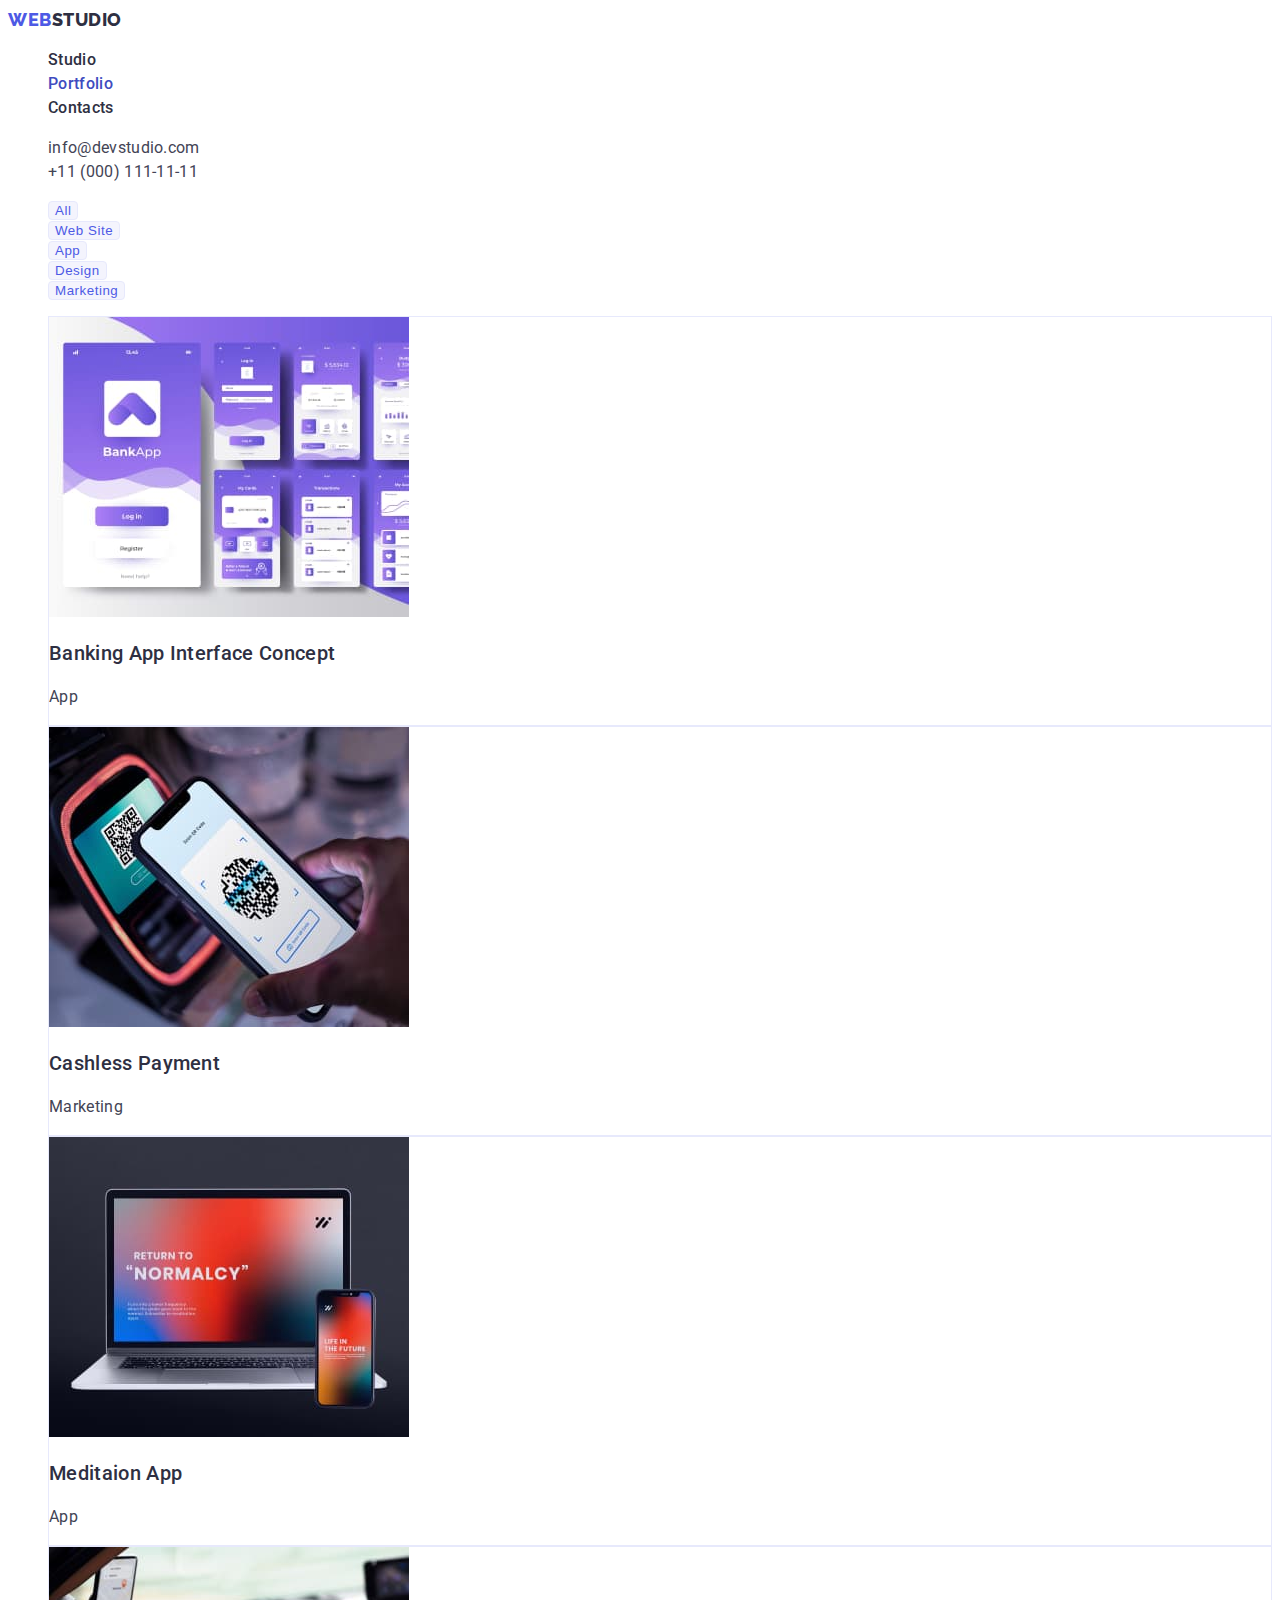
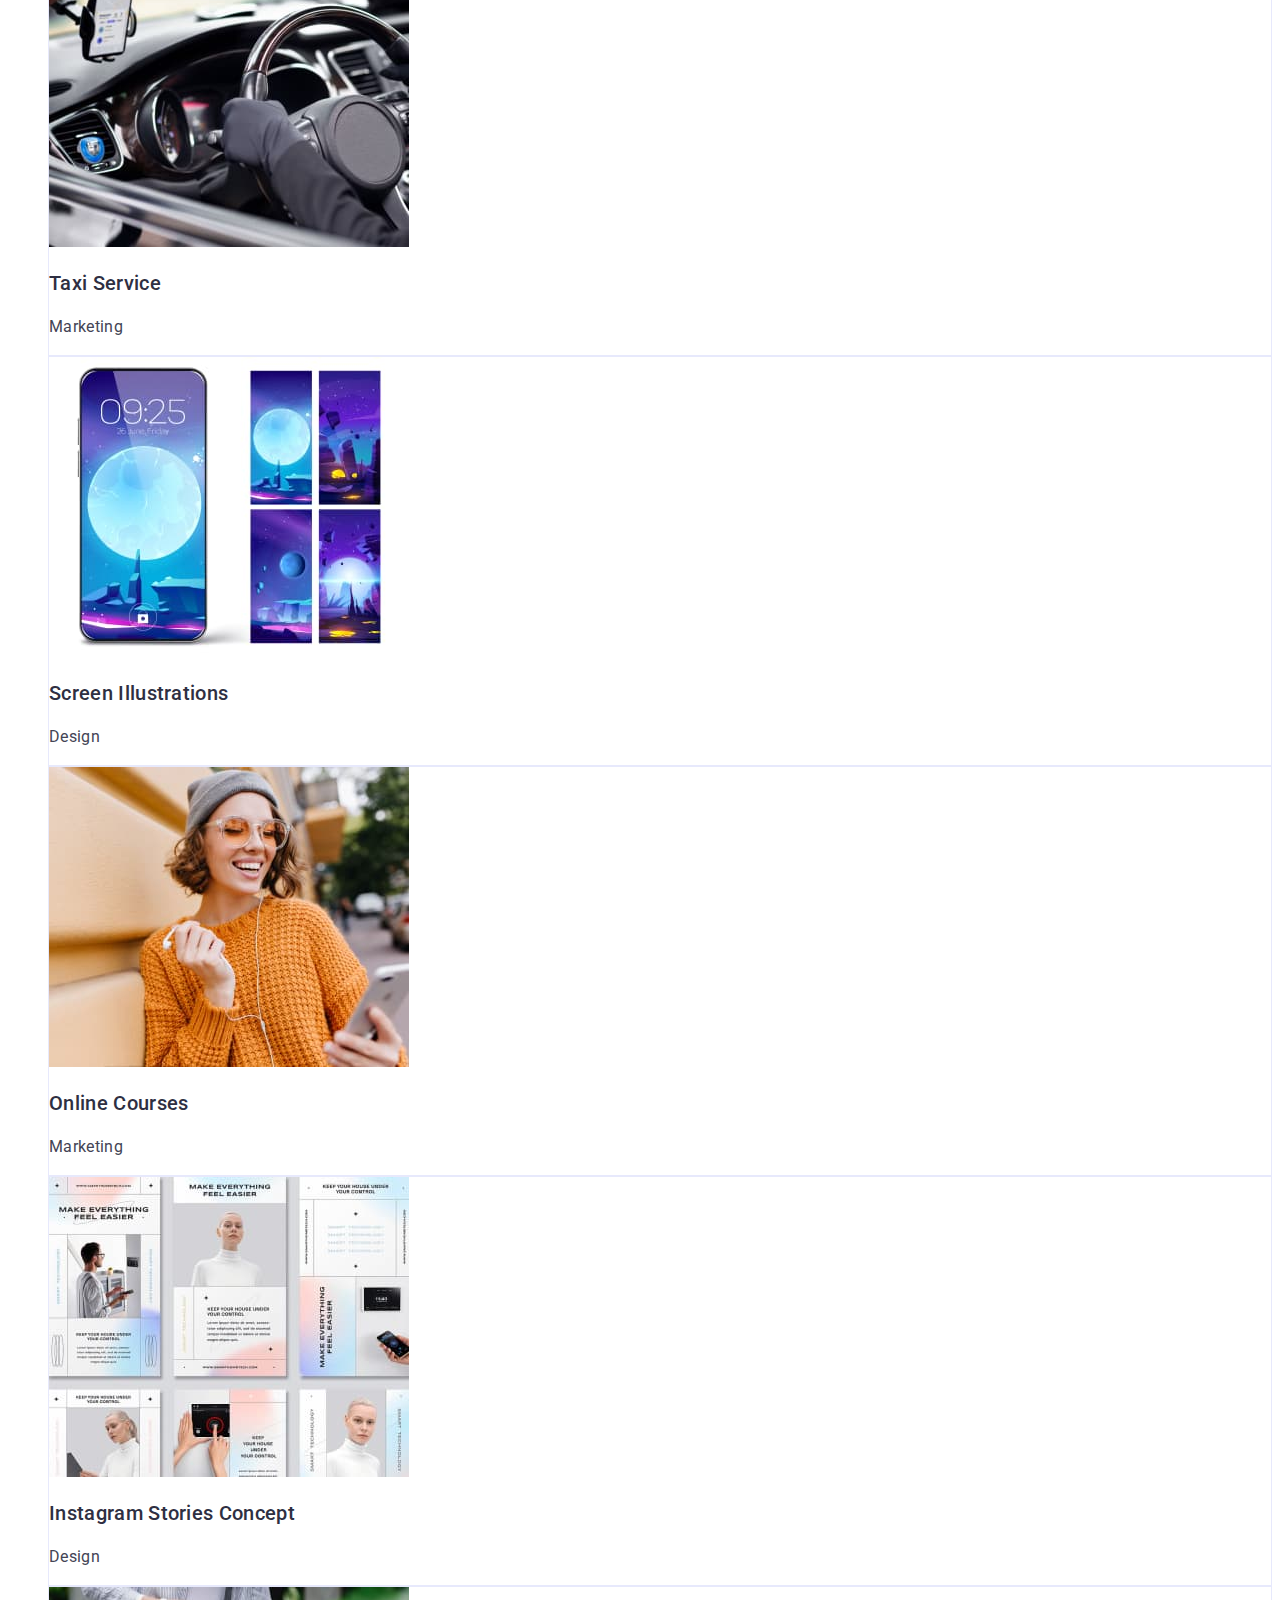
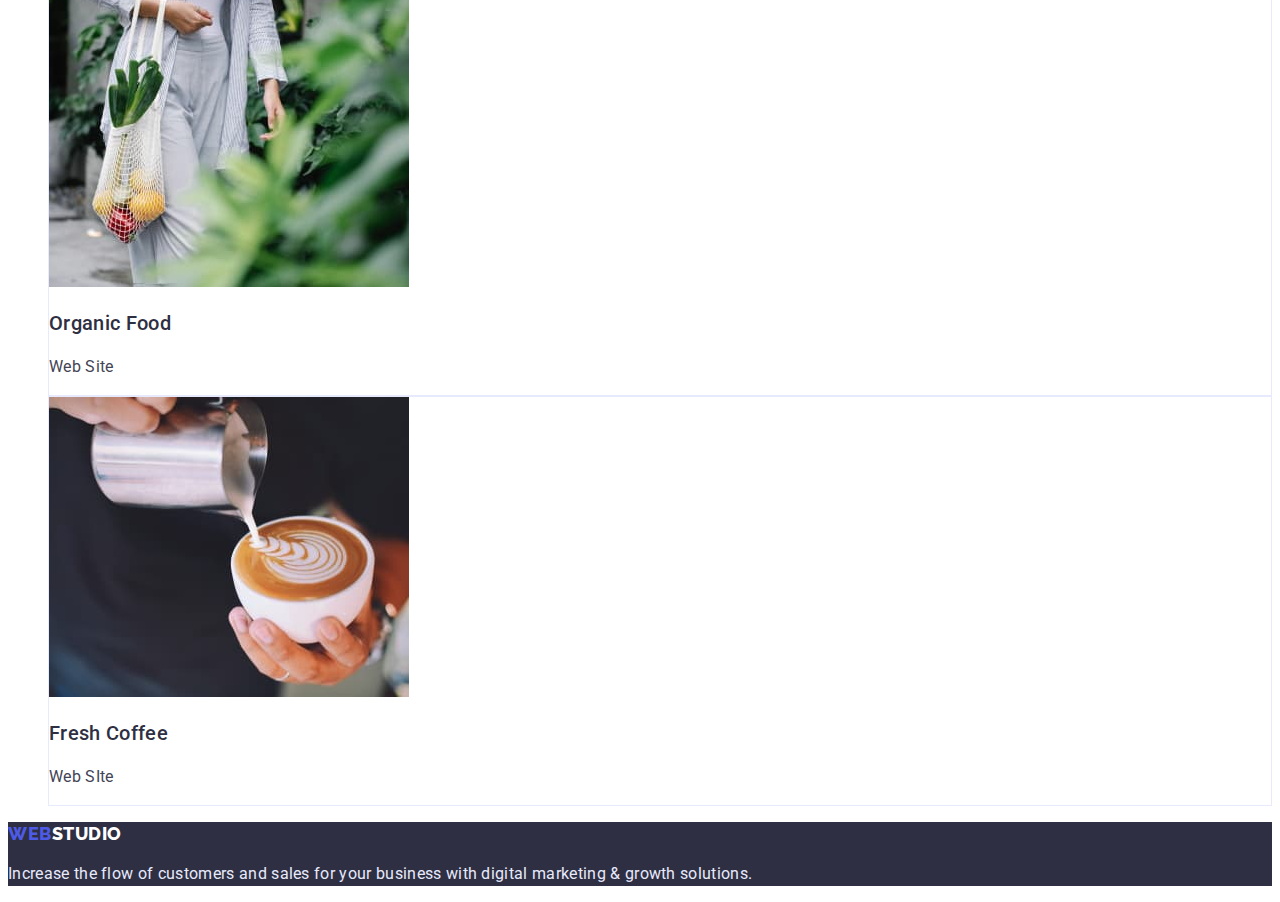
==== portfolio.html @ 8104d4af "Add files via upload" ====
<!-- portfolio header -->
<!DOCTYPE html>
<html lang="en">

<head>
    <meta charset="UTF-8">
    <meta http-equiv="X-UA-Compatible" content="IE=edge">
    <meta name="viewport" content="width=device-width, initial-scale=1.0">
    <title>WebStudio</title>
    <link rel="stylesheet" href="./css/styles.css">
    <link rel="preconnect" href="https://fonts.googleapis.com">
    <link rel="preconnect" href="https://fonts.gstatic.com" crossorigin>
    <link href="https://fonts.googleapis.com/css2?family=Raleway:wght@800&family=Roboto:wght@400;500;700;900&display=swap"
        rel="stylesheet">
</head>
<body class="alert">
    <header>
        <a class="logo" href="./index.html">Web<span class="logo-studio">Studio</span></a>
        <nav>
            <ul class="nav-list">
                <li><a class="nav-items" href="./index.html">Studio</a></li>
                <li><a class="nav-items-active" href="./portfolio.html">Portfolio</a></li>
                <li><a class="nav-items" href="">Contacts</a></li>
            </ul>
        </nav>
        <address>
            <ul class="adress-list">
                <li><a class="adress-items" href="mailto:info@devstudio.com">info@devstudio.com</a></li>
                <li><a class="adress-items" href="tel:+110001111111">+11 (000) 111-11-11</a></li>
            </ul>
        </address>
    </header>
    <!-- filter -->
    <section>
        <ul class="filter-list">
            <li><button class="filter-btn" type="button">All</button></li>
            <li><button class="filter-btn" type="button">Web Site</button></li>
            <li><button class="filter-btn" type="button">App</button></li>
            <li><button class="filter-btn" type="button">Design</button></li>
            <li><button class="filter-btn" type="button">Marketing</button></li>
        </ul>
        <ul class="row-list">
            <li class="row-items">
                <img src="./images/row1/img2.jpg" alt="banking app interface concept" width="360" height="300">
                <h3 class="row-subtitle">Banking App Interface Concept</h3>
                <p class="row-text">App</p>
            </li>
            <li class="row-items">
                <img src="./images/row1/img1.jpg" alt="cashless payment" width="360" height="300">
                <h3 class="row-subtitle">Cashless Payment</h3>
                <p class="row-text">Marketing</p>
            </li>
            <li class="row-items">
                <img src="./images/row1/img.jpg" alt="meditaion app" width="360" height="300">
                <h3 class="row-subtitle">Meditaion App</h3>
                <p class="row-text">App</p>
            </li>
            <li class="row-items">
                <img src="./images/row2/img-2.jpg" alt="taxi service" width="360" height="300">
                <h3 class="row-subtitle">Taxi Service</h3>
                <p class="row-text">Marketing</p>
            </li>
            <li class="row-items">
                <img src="./images/row2/img-1.jpg" alt="screen illustrations" width="360" height="300">
                <h3 class="row-subtitle">Screen Illustrations</h3>
                <p class="row-text">Design</p>
            </li>
            <li class="row-items">
                <img src="./images/row2/img.jpg" alt="online courses" width="360" height="300">
                <h3 class="row-subtitle">Online Courses</h3>
                <p class="row-text">Marketing</p>
            </li>
            <li class="row-items">
                <img src="./images/row3/img-2.jpg" alt="instagram stories concept" width="360" height="300">
                <h3 class="row-subtitle">Instagram Stories Concept</h3>
                <p class="row-text">Design</p>
            </li>
            <li class="row-items">
                <img src="./images/row3/img-1.jpg" alt="organic food" width="360" height="300">
                <h3 class="row-subtitle">Organic Food</h3>
                <p class="row-text">Web Site</p>
            </li>
            <li class="row-items">
                <img src="./images/row3/img.jpg" alt="fresh coffee" width="360" height="300">
                <h3 class="row-subtitle">Fresh Coffee</h3>
                <p class="row-text">Web SIte</p>
            </li>
        </ul>
    </section>
    <footer class="ftr">
        <a class="ftr-logo" href="./index.html">Web<span class="ftr-logo-studio">Studio</span></a>
        <p class="ftr-text">Increase the flow of customers and sales for your business with digital marketing & growth
            solutions.</p>
    </footer>
</body>
---- css/styles.css ----
:root{
    --primary-brand: #4D5AE5;
    --pressed-state: #404BBF;
    --dark: #2E2F42;
    --success: #31D0AA;
    --text: #434455;
    --subtle-text: #8E8F99;
    --accent:#E7E9FC;
    --light: #F4F4FD;
    --modal-overlay: #2E2F42;
    --hero-background: #2E2F42;
    --white: #ffffff;
}
body {
    background-color: var(--background);
    font-family: 'Roboto', sans-serif;
    letter-spacing: 0.02em;
    color: var(--dark)
}
ul {
    list-style-type: none;
}
a {
    text-decoration: none;
}
/* main header */
.logo {
    font-family: 'Raleway', sans-serif;
    font-size: 18px;
    line-height: calc(24/18);
    font-weight: 800;
    letter-spacing: 0.03em;
    text-transform: uppercase;
    color: var(--primary-brand);
}
.logo-studio {
    color: var(--dark);
}
.nav-list {
    line-height: calc(24/16);
    font-weight: 500;
}
.nav-items {
    color: var(--dark);
}
.nav-items-active {
    color: var(--pressed-state);
}
.nav-items-active:hover {
    color: var(--pressed-state);
}
.nav-items-active:focus {
    color: var(--pressed-state);
}

.nav-items:hover{
    color: var(--pressed-state);
}
.nav-items:focus {
    color: var(--pressed-state);
}
.adress-list {
    font-style: normal;
    line-height: calc(24/16);
}
.adress-items {
    color: var(--text);
}
.adress-items:hover {
    color: var(--pressed-state);
}
.adress-items:focus {
    color: var(--pressed-state);
}
/* hero image */
.hero-img {
    background-color: var(--hero-background);
}
.hero-title {
    color: var(--white);
    font-size: 56px;
    line-height: calc(60/50);
    font-weight: 700;
}
.hero-button {
    background: var(--primary-brand);
    color: var(--white);
    box-shadow: 0px 4px 4px rgba(0, 0, 0, 0.15);
    border-radius: 4px;
    cursor: pointer;
}
.hero-button:hover {
    background: var(--pressed-state);
}
.hero-button:active {
    background-color: var(--pressed-state);
}
.sct-subtitle {
    font-weight: 500;
    font-size: 20px;
    line-height: calc(24/20);
}
.sct-text { 
    line-height: calc(24/16);
    color: var(--text);
}
.sct-title {
    font-size: 36px;
    line-height: calc(40/36);
    text-align: center;
    text-transform: capitalize;
}
.sct-team {
    background: var(--light);
}
.sct-list {
    background: var(--white);
    box-shadow: 0px 1px 6px rgba(46, 47, 66, 0.08), 0px 1px 1px rgba(46, 47, 66, 0.16), 0px 2px 1px rgba(46, 47, 66, 0.08);
    border-radius: 0px 0px 4px 4px;
}
/* footer */
.ftr {
    background: var(--hero-background);
}
.ftr-logo {
    font-family: 'Raleway', sans-serif;
    font-size: 18px;
    line-height: calc(24/18);
    font-weight: 800;
    letter-spacing: 0.03em;
    text-transform: uppercase;
    color: var(--primary-brand);
}
.ftr-logo-studio {
    color: var(--white);
}
.ftr-text {
    line-height: calc(24/16);
    color: var(--accent);
    }




/* PORTFOLIO */
/* filter */
.filter-btn {
    background: var(--light);
    border: 1px solid var(--accent);
    border-radius: 4px;
    letter-spacing: 0.04em;
    color: var(--primary-brand);
    cursor: pointer;
}
.filter-btn:hover {
    background: var(--pressed-state);
    color: var(--white);
}
.filter-btn:focus {
    background: var(--pressed-state);
    color: var(--white);
}

.row-items {
    background: var(--white);
    border: 1px solid var(--accent);
}

.row-subtitle {
    font-weight: 500;
    font-size: 20px;
    line-height: calc(24/20);
}

.row-text {
    line-height: calc(24/16);
    color: var(--text);
}
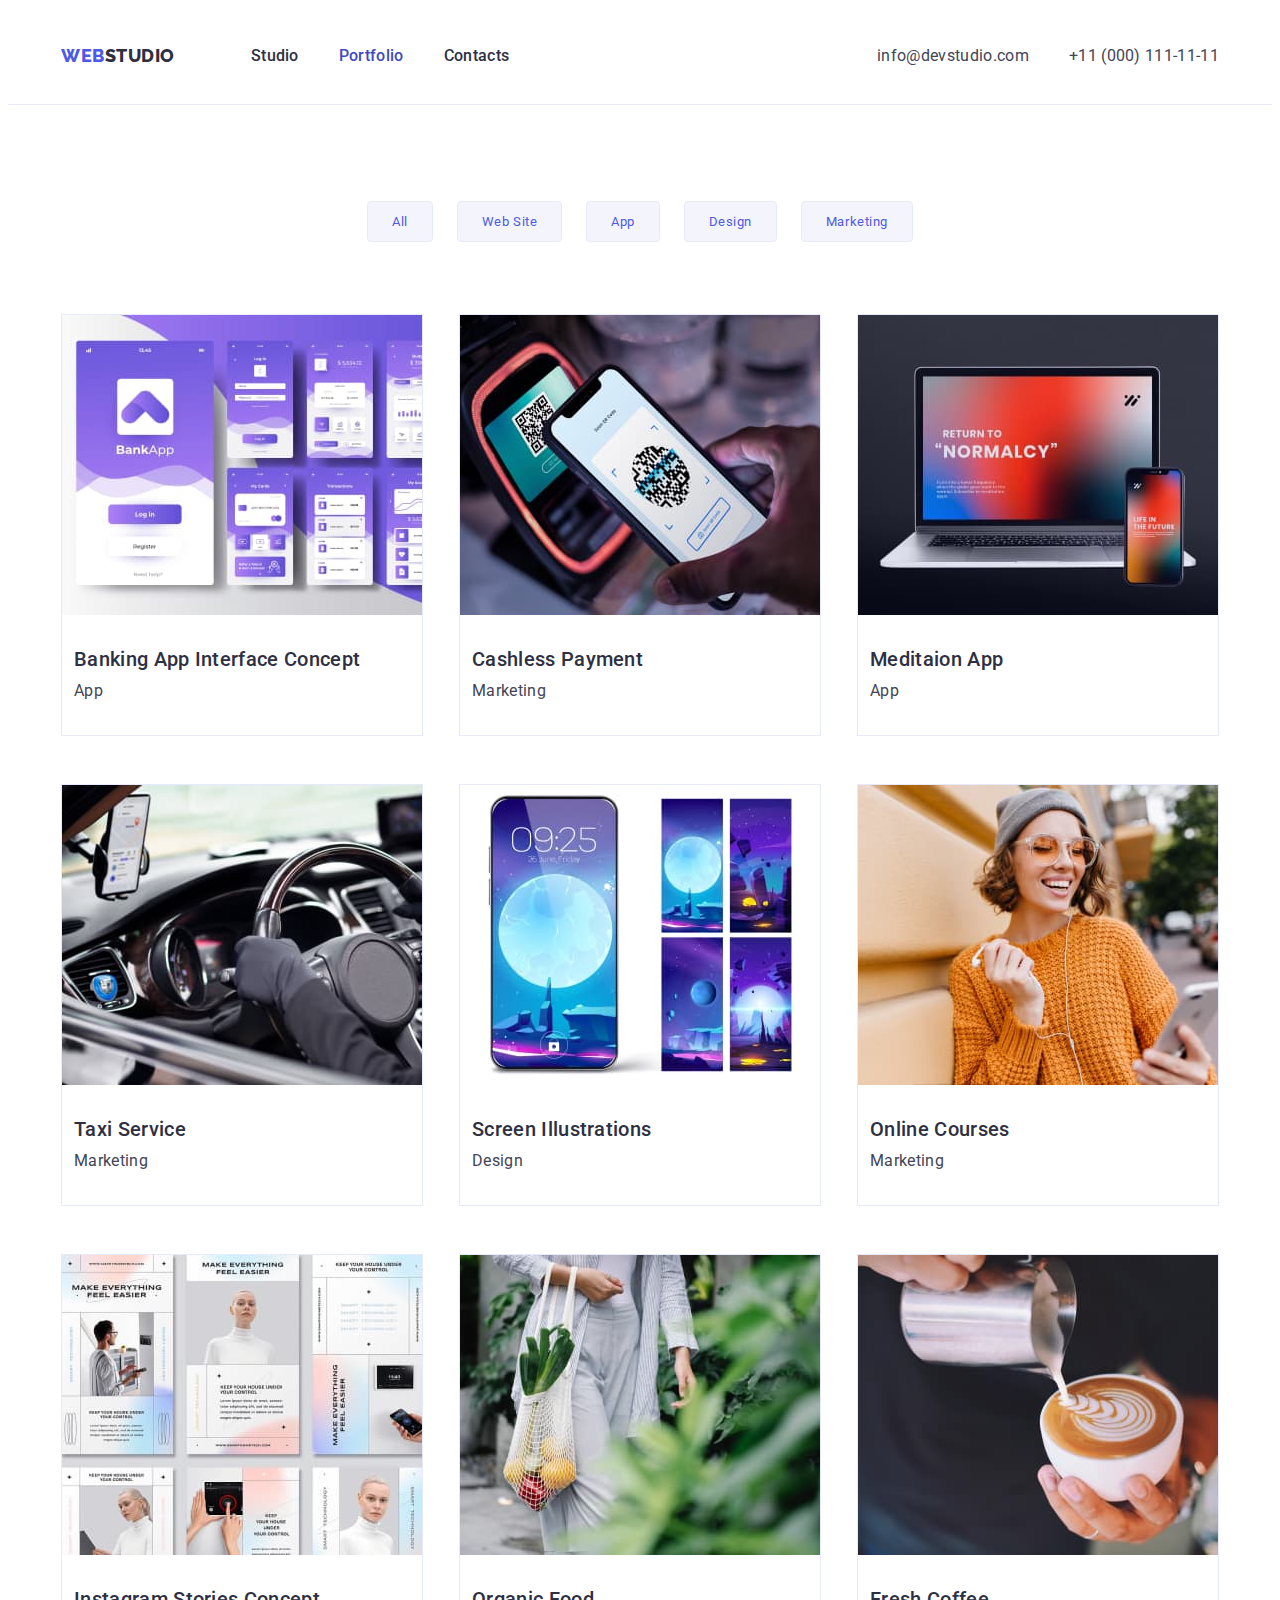
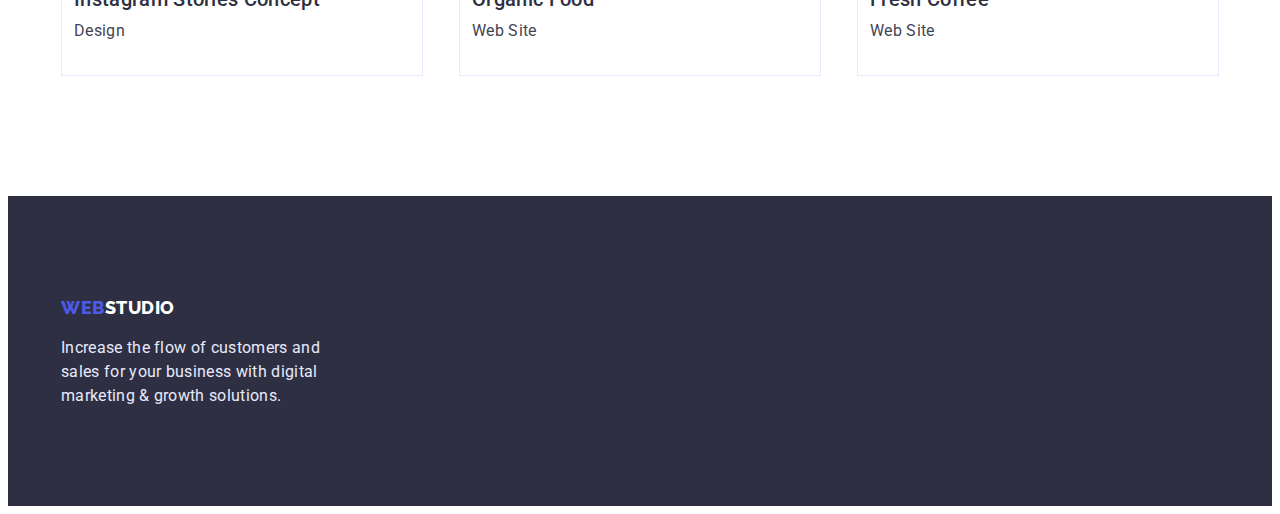
==== commit 7eaf05f3: "Add files via upload" ====
--- a/portfolio.html
+++ b/portfolio.html
@@ -7,6 +7,7 @@
     <meta http-equiv="X-UA-Compatible" content="IE=edge">
     <meta name="viewport" content="width=device-width, initial-scale=1.0">
     <title>WebStudio</title>
+    <link rel="stylesheet" href="node_modules/modern-normalize/modern-normalize.css">
     <link rel="stylesheet" href="./css/styles.css">
     <link rel="preconnect" href="https://fonts.googleapis.com">
     <link rel="preconnect" href="https://fonts.gstatic.com" crossorigin>
@@ -14,82 +15,90 @@
         rel="stylesheet">
 </head>
 <body class="alert">
-    <header>
-        <a class="logo" href="./index.html">Web<span class="logo-studio">Studio</span></a>
-        <nav>
-            <ul class="nav-list">
-                <li><a class="nav-items" href="./index.html">Studio</a></li>
-                <li><a class="nav-items-active" href="./portfolio.html">Portfolio</a></li>
-                <li><a class="nav-items" href="">Contacts</a></li>
-            </ul>
-        </nav>
-        <address>
-            <ul class="adress-list">
-                <li><a class="adress-items" href="mailto:info@devstudio.com">info@devstudio.com</a></li>
-                <li><a class="adress-items" href="tel:+110001111111">+11 (000) 111-11-11</a></li>
-            </ul>
-        </address>
+    <header class="header">
+        <div class="header-container container"> 
+            <a class="logo" href="./index.html">Web<span class="logo-studio">Studio</span></a>   
+            <nav class="header-nav">
+                <ul class="nav-list">
+                    <li><a class="nav-items" href="./index.html">Studio</a></li>
+                    <li><a class="nav-items-active" href="./portfolio.html">Portfolio</a></li>
+                    <li><a class="nav-items" href="">Contacts</a></li>
+                </ul>
+            </nav>
+            <address>
+                <ul class="adress-list">
+                    <li><a class="adress-items" href="mailto:info@devstudio.com">info@devstudio.com</a></li>
+                    <li><a class="adress-items" href="tel:+110001111111">+11 (000) 111-11-11</a></li>
+                </ul>
+            </address>
+        </div>
     </header>
     <!-- filter -->
     <section>
-        <ul class="filter-list">
-            <li><button class="filter-btn" type="button">All</button></li>
-            <li><button class="filter-btn" type="button">Web Site</button></li>
-            <li><button class="filter-btn" type="button">App</button></li>
-            <li><button class="filter-btn" type="button">Design</button></li>
-            <li><button class="filter-btn" type="button">Marketing</button></li>
-        </ul>
-        <ul class="row-list">
-            <li class="row-items">
-                <img src="./images/row1/img2.jpg" alt="banking app interface concept" width="360" height="300">
-                <h3 class="row-subtitle">Banking App Interface Concept</h3>
-                <p class="row-text">App</p>
-            </li>
-            <li class="row-items">
-                <img src="./images/row1/img1.jpg" alt="cashless payment" width="360" height="300">
-                <h3 class="row-subtitle">Cashless Payment</h3>
-                <p class="row-text">Marketing</p>
-            </li>
-            <li class="row-items">
-                <img src="./images/row1/img.jpg" alt="meditaion app" width="360" height="300">
-                <h3 class="row-subtitle">Meditaion App</h3>
-                <p class="row-text">App</p>
-            </li>
-            <li class="row-items">
-                <img src="./images/row2/img-2.jpg" alt="taxi service" width="360" height="300">
-                <h3 class="row-subtitle">Taxi Service</h3>
-                <p class="row-text">Marketing</p>
-            </li>
-            <li class="row-items">
-                <img src="./images/row2/img-1.jpg" alt="screen illustrations" width="360" height="300">
-                <h3 class="row-subtitle">Screen Illustrations</h3>
-                <p class="row-text">Design</p>
-            </li>
-            <li class="row-items">
-                <img src="./images/row2/img.jpg" alt="online courses" width="360" height="300">
-                <h3 class="row-subtitle">Online Courses</h3>
-                <p class="row-text">Marketing</p>
-            </li>
-            <li class="row-items">
-                <img src="./images/row3/img-2.jpg" alt="instagram stories concept" width="360" height="300">
-                <h3 class="row-subtitle">Instagram Stories Concept</h3>
-                <p class="row-text">Design</p>
-            </li>
-            <li class="row-items">
-                <img src="./images/row3/img-1.jpg" alt="organic food" width="360" height="300">
-                <h3 class="row-subtitle">Organic Food</h3>
-                <p class="row-text">Web Site</p>
-            </li>
-            <li class="row-items">
-                <img src="./images/row3/img.jpg" alt="fresh coffee" width="360" height="300">
-                <h3 class="row-subtitle">Fresh Coffee</h3>
-                <p class="row-text">Web SIte</p>
-            </li>
-        </ul>
+        <div class="container">
+            <ul class="filter-list">
+                <li><button class="filter-btn" type="button">All</button></li>
+                <li><button class="filter-btn" type="button">Web Site</button></li>
+                <li><button class="filter-btn" type="button">App</button></li>
+                <li><button class="filter-btn" type="button">Design</button></li>
+                <li><button class="filter-btn" type="button">Marketing</button></li>
+            </ul>
+        </div>
+        <div class="container filter-container">
+            <ul class="row-list">
+                <li class="row-items">
+                    <img src="./images/row1/img2.jpg" alt="banking app interface concept" width="360" height="300">
+                    <h3 class="row-subtitle">Banking App Interface Concept</h3>
+                    <p class="row-text">App</p>
+                </li>
+                <li class="row-items">
+                    <img src="./images/row1/img1.jpg" alt="cashless payment" width="360" height="300">
+                    <h3 class="row-subtitle">Cashless Payment</h3>
+                    <p class="row-text">Marketing</p>
+                </li>
+                <li class="row-items">
+                    <img src="./images/row1/img.jpg" alt="meditaion app" width="360" height="300">
+                    <h3 class="row-subtitle">Meditaion App</h3>
+                    <p class="row-text">App</p>
+                </li>
+                <li class="row-items">
+                    <img src="./images/row2/img-2.jpg" alt="taxi service" width="360" height="300">
+                    <h3 class="row-subtitle">Taxi Service</h3>
+                    <p class="row-text">Marketing</p>
+                </li>
+                <li class="row-items">
+                    <img src="./images/row2/img-1.jpg" alt="screen illustrations" width="360" height="300">
+                    <h3 class="row-subtitle">Screen Illustrations</h3>
+                    <p class="row-text">Design</p>
+                </li>
+                <li class="row-items">
+                    <img src="./images/row2/img.jpg" alt="online courses" width="360" height="300">
+                    <h3 class="row-subtitle">Online Courses</h3>
+                    <p class="row-text">Marketing</p>
+                </li>
+                <li class="row-items">
+                    <img src="./images/row3/img-2.jpg" alt="instagram stories concept" width="360" height="300">
+                    <h3 class="row-subtitle">Instagram Stories Concept</h3>
+                    <p class="row-text">Design</p>
+                </li>
+                <li class="row-items">
+                    <img src="./images/row3/img-1.jpg" alt="organic food" width="360" height="300">
+                    <h3 class="row-subtitle">Organic Food</h3>
+                    <p class="row-text">Web Site</p>
+                </li>
+                <li class="row-items">
+                    <img src="./images/row3/img.jpg" alt="fresh coffee" width="360" height="300">
+                    <h3 class="row-subtitle">Fresh Coffee</h3>
+                    <p class="row-text">Web Site</p>
+                </li>
+            </ul>
+        </div>
     </section>
     <footer class="ftr">
-        <a class="ftr-logo" href="./index.html">Web<span class="ftr-logo-studio">Studio</span></a>
-        <p class="ftr-text">Increase the flow of customers and sales for your business with digital marketing & growth
-            solutions.</p>
+        <div class="container footer-container"> 
+            <a class="ftr-logo" href="./index.html">Web<span class="ftr-logo-studio">Studio</span></a>
+            <p class="ftr-text">Increase the flow of customers and sales for your business with digital marketing & growth
+                solutions.</p>
+        </div>
     </footer>
 </body>
--- a/css/styles.css
+++ b/css/styles.css
@@ -10,10 +10,19 @@
     --modal-overlay: #2E2F42;
     --hero-background: #2E2F42;
     --white: #ffffff;
-}
+
+    --main-font: 'Roboto', sans-serif;
+    --scnd-font: 'Raleway', sans-serif;
+
+    --items: 3;
+    --indent: 24px;
+    --indent-scnd: 48px;
+
+}
+
 body {
     background-color: var(--background);
-    font-family: 'Roboto', sans-serif;
+    font-family: var(--main-font);
     letter-spacing: 0.02em;
     color: var(--dark)
 }
@@ -23,22 +32,88 @@
 a {
     text-decoration: none;
 }
+h1,
+h2,
+h3,
+h4,
+h5,
+h6,
+p {
+    margin: 0;
+}
+img {
+    display: block;
+    max-width: 100%;
+    height: auto;
+}
+button {
+    cursor: pointer;
+}
+.link {
+    text-decoration: none;
+    color: currentColor;
+}
+
+.list {
+    list-style: none;
+    margin: 0;
+    padding: 0;
+}
+
+/* reset end */
+.about,
+.price,
+.benefits,
+.team,
+.gallery,
+.contacts,
+.booking {
+    padding-top: 120px;
+    padding-bottom: 120px;
+}
+
 /* main header */
+.header {
+    border-bottom: 1px solid var(--accent);
+}
+.container {
+    width: 1158px;
+    padding-left: 15px;
+    padding-right: 15px;
+    margin-right: auto;
+    margin-left: auto;
+}
+
+.header-container {
+    display: flex;
+    align-items: center;
+
+}
 .logo {
-    font-family: 'Raleway', sans-serif;
+    font-family: var(--scnd-font);
     font-size: 18px;
     line-height: calc(24/18);
     font-weight: 800;
     letter-spacing: 0.03em;
     text-transform: uppercase;
     color: var(--primary-brand);
+    margin-right: 76px;
 }
 .logo-studio {
     color: var(--dark);
 }
+
+.header-nav {
+    margin-right: auto;
+}
 .nav-list {
     line-height: calc(24/16);
     font-weight: 500;
+    display: flex;
+    align-items: center;
+    gap: 40px;
+    padding: 0;
+    margin: 0;
 }
 .nav-items {
     color: var(--dark);
@@ -62,6 +137,10 @@
 .adress-list {
     font-style: normal;
     line-height: calc(24/16);
+    display: flex;
+    align-items: center;
+    gap: 40px;
+    padding: 0;
 }
 .adress-items {
     color: var(--text);
@@ -71,56 +150,140 @@
 }
 .adress-items:focus {
     color: var(--pressed-state);
+}
+.logo,
+.nav-items,
+.nav-items-active,
+.adress-items {
+    display: block;   
+    padding-top: 20px;
+    padding-bottom: 20px; 
 }
 /* hero image */
 .hero-img {
     background-color: var(--hero-background);
+    min-width: 1440px;
+    min-height: 600px;  
+}
+.hero-container {
+    width: 494px;
 }
 .hero-title {
     color: var(--white);
     font-size: 56px;
     line-height: calc(60/50);
     font-weight: 700;
+    padding-top: 188px;
+    text-align: center;
+    max-width: 494px;
 }
 .hero-button {
     background: var(--primary-brand);
     color: var(--white);
     box-shadow: 0px 4px 4px rgba(0, 0, 0, 0.15);
     border-radius: 4px;
-    cursor: pointer;
+    border: 1px solid var(--primary-brand);
+    font-family: var(--main-font);
+    letter-spacing: 0.04em;
+    margin-top: 46px;
+    padding: 16px 32px;
+    display: block;
+    margin-right: auto;
+    margin-left: auto;
 }
 .hero-button:hover {
     background: var(--pressed-state);
 }
 .hero-button:active {
     background-color: var(--pressed-state);
+}
+
+/* section-1 */
+.sct-container {
+    margin-top: 120px;
+
+}
+.sct-frs-list {
+    display: flex;
+    align-items: flex-start;
+    gap: var(--indent);
+    margin: 0;
+    padding: 0;
 }
 .sct-subtitle {
     font-weight: 500;
     font-size: 20px;
     line-height: calc(24/20);
+    margin-bottom: 8px;
+    min-width: 264px;
 }
 .sct-text { 
     line-height: calc(24/16);
     color: var(--text);
-}
+    padding-bottom: 32px;
+}
+
+/* section-2 */
 .sct-title {
     font-size: 36px;
     line-height: calc(40/36);
     text-align: center;
     text-transform: capitalize;
-}
+    margin-top: 120px;
+    margin-bottom: 72px;
+}
+.img-list {
+    display: flex;
+    justify-content: space-between;
+    gap: var(--indent);
+    margin: 0;
+    padding: 0;
+}
+
+/* section-3 */
 .sct-team {
     background: var(--light);
-}
+    min-height: 732px;
+}
+.sct-title-team {
+    font-size: 36px;
+    line-height: calc(40/36);
+    text-align: center;
+    text-transform: capitalize;
+    margin-top: 120px;
+    margin-bottom: 72px;
+    padding-top: 120px;
+}
+
 .sct-list {
+    display: flex;
+    justify-content: space-between;
+    gap: var(--indent);
+    margin: 0;
+    padding: 0;
+    
+}
+.sct-items {
     background: var(--white);
     box-shadow: 0px 1px 6px rgba(46, 47, 66, 0.08), 0px 1px 1px rgba(46, 47, 66, 0.16), 0px 2px 1px rgba(46, 47, 66, 0.08);
     border-radius: 0px 0px 4px 4px;
-}
+    text-align: center;
+}
+.sct-subtitle-team{
+    font-weight: 500;
+    font-size: 20px;
+    line-height: calc(24/20);
+    margin-top: 32px;
+    padding-bottom: 8px;
+}
+
 /* footer */
 .ftr {
     background: var(--hero-background);
+    min-height: 310px; 
+}
+.footer-container {
+    padding-top: 100px;
 }
 .ftr-logo {
     font-family: 'Raleway', sans-serif;
@@ -130,6 +293,7 @@
     letter-spacing: 0.03em;
     text-transform: uppercase;
     color: var(--primary-brand);
+    
 }
 .ftr-logo-studio {
     color: var(--white);
@@ -137,20 +301,31 @@
 .ftr-text {
     line-height: calc(24/16);
     color: var(--accent);
-    }
-
-
+    width: 264px;
+    padding-top: 16px;
+}
 
 
 /* PORTFOLIO */
 /* filter */
+.filter-list {
+    display: flex;
+    justify-content: center;
+    margin-right: auto;
+    margin-left: auto;
+    gap: var(--indent);
+    margin: 96px 0px 0px 0px;
+    padding: 0;
+}
 .filter-btn {
     background: var(--light);
     border: 1px solid var(--accent);
     border-radius: 4px;
     letter-spacing: 0.04em;
     color: var(--primary-brand);
-    cursor: pointer;
+    font-family: var(--main-font);
+    padding: 12px 24px;
+    
 }
 .filter-btn:hover {
     background: var(--pressed-state);
@@ -159,6 +334,19 @@
 .filter-btn:focus {
     background: var(--pressed-state);
     color: var(--white);
+}
+.filter-container {
+    margin-top: 72px;
+    margin-bottom: 120px;
+}
+
+.row-list {
+    display: flex;
+    justify-content: space-between;
+    flex-wrap: wrap;
+    gap: var(--indent-scnd) var(--indent);
+    margin: 0;
+    padding: 0;
 }
 
 .row-items {
@@ -170,9 +358,14 @@
     font-weight: 500;
     font-size: 20px;
     line-height: calc(24/20);
+    margin-top: 32px;
+    padding-bottom: 8px;
+    margin-left: 12px;
 }
 
 .row-text {
     line-height: calc(24/16);
     color: var(--text);
+    padding-bottom: 32px;
+    margin-left: 12px;
 }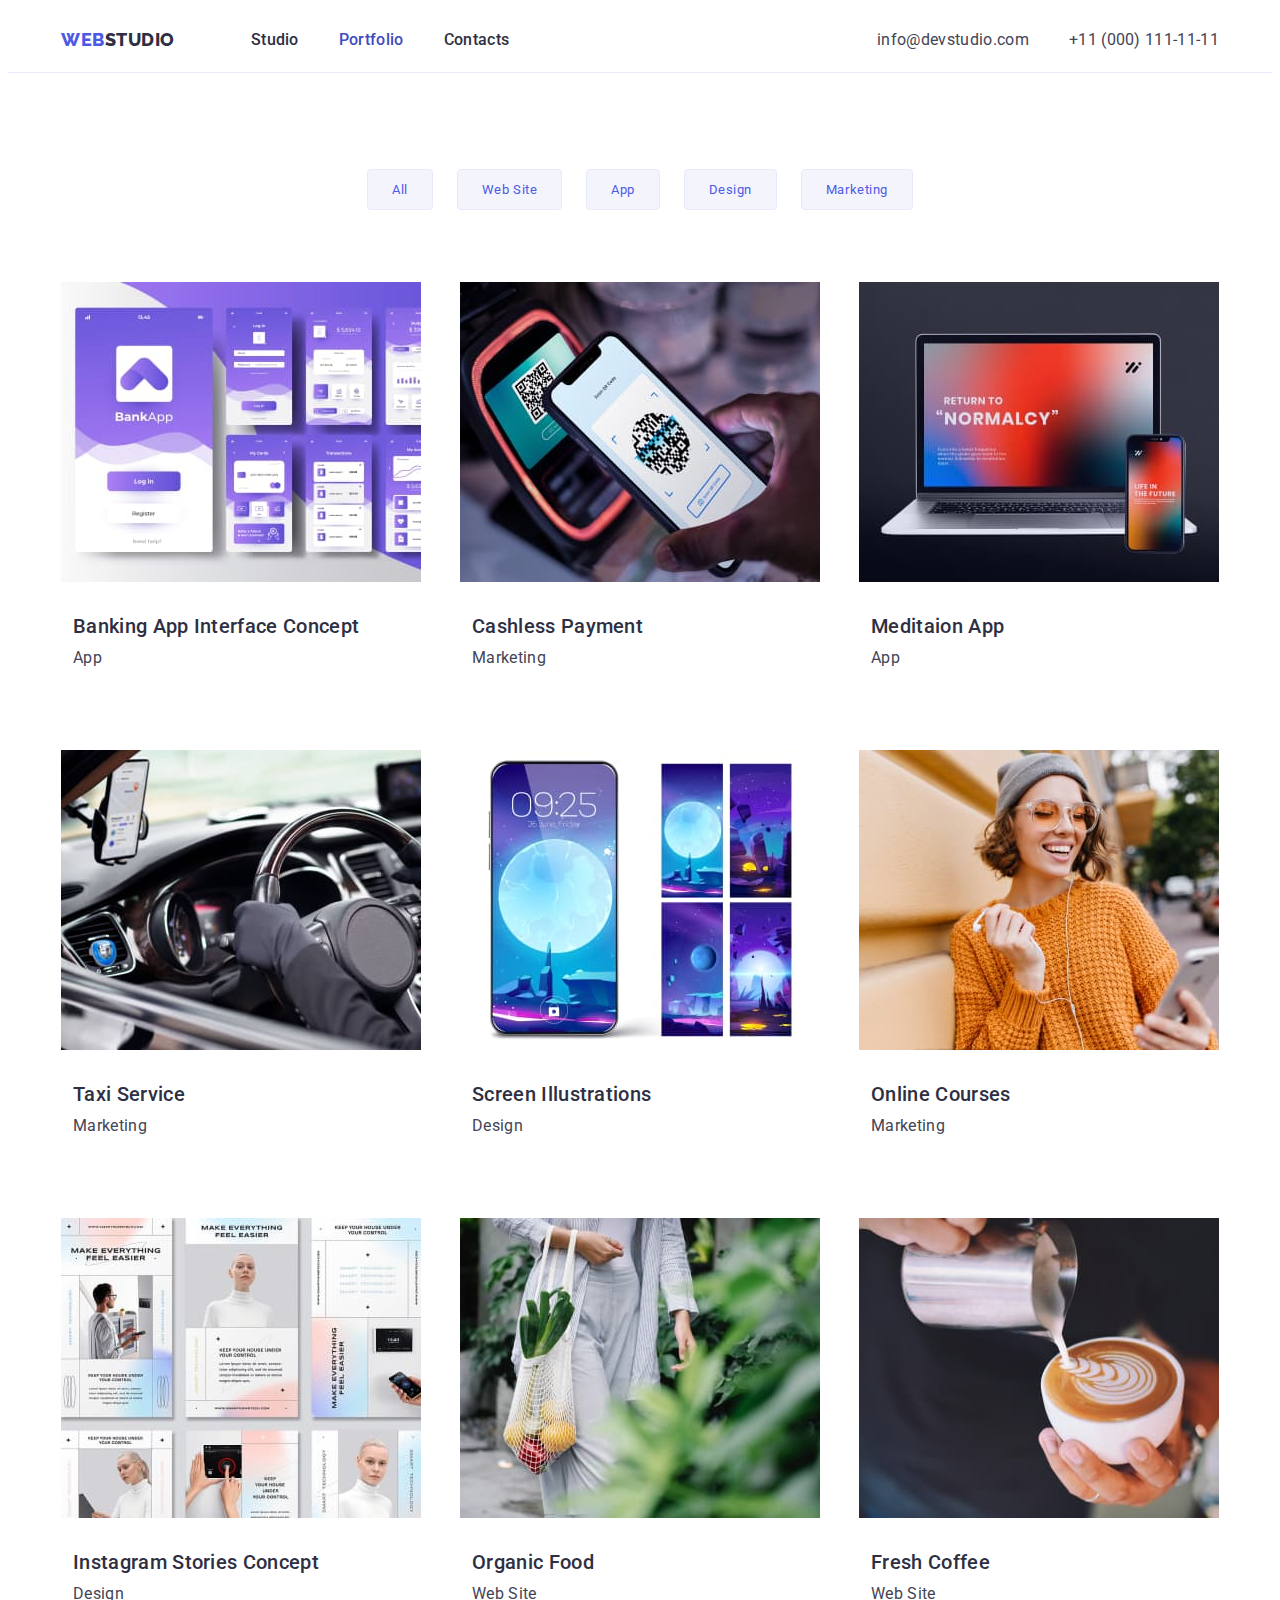
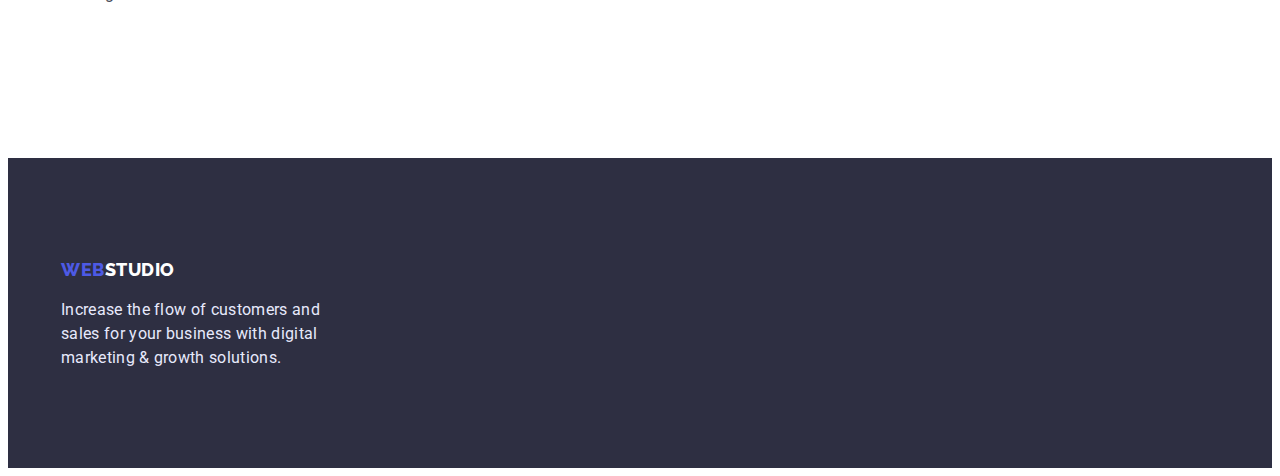
==== commit a4b9e3d8: "Add files via upload" ====
--- a/portfolio.html
+++ b/portfolio.html
@@ -7,7 +7,9 @@
     <meta http-equiv="X-UA-Compatible" content="IE=edge">
     <meta name="viewport" content="width=device-width, initial-scale=1.0">
     <title>WebStudio</title>
-    <link rel="stylesheet" href="node_modules/modern-normalize/modern-normalize.css">
+    <link rel="stylesheet" href="https://cdnjs.cloudflare.com/ajax/libs/modern-normalize/1.1.0/modern-normalize.min.css"
+        integrity="sha512-wpPYUAdjBVSE4KJnH1VR1HeZfpl1ub8YT/NKx4PuQ5NmX2tKuGu6U/JRp5y+Y8XG2tV+wKQpNHVUX03MfMFn9Q=="
+        crossorigin="anonymous" referrerpolicy="no-referrer" />
     <link rel="stylesheet" href="./css/styles.css">
     <link rel="preconnect" href="https://fonts.googleapis.com">
     <link rel="preconnect" href="https://fonts.gstatic.com" crossorigin>
--- a/css/styles.css
+++ b/css/styles.css
@@ -14,7 +14,7 @@
     --main-font: 'Roboto', sans-serif;
     --scnd-font: 'Raleway', sans-serif;
 
-    --items: 3;
+    --items: 4;
     --indent: 24px;
     --indent-scnd: 48px;
 
@@ -28,9 +28,13 @@
 }
 ul {
     list-style-type: none;
+    margin: 0;
+    padding: 0;
+
 }
 a {
     text-decoration: none;
+    
 }
 h1,
 h2,
@@ -40,6 +44,7 @@
 h6,
 p {
     margin: 0;
+    padding: 0;
 }
 img {
     display: block;
@@ -162,20 +167,21 @@
 /* hero image */
 .hero-img {
     background-color: var(--hero-background);
-    min-width: 1440px;
-    min-height: 600px;  
-}
-.hero-container {
-    width: 494px;
-}
+    padding-top: 188px;
+    padding-bottom: 188px;
+
+}
+
 .hero-title {
     color: var(--white);
     font-size: 56px;
     line-height: calc(60/50);
     font-weight: 700;
-    padding-top: 188px;
     text-align: center;
     max-width: 494px;
+    margin-left: auto;
+    margin-right: auto;
+    
 }
 .hero-button {
     background: var(--primary-brand);
@@ -190,6 +196,7 @@
     display: block;
     margin-right: auto;
     margin-left: auto;
+    
 }
 .hero-button:hover {
     background: var(--pressed-state);
@@ -200,28 +207,33 @@
 
 /* section-1 */
 .sct-container {
-    margin-top: 120px;
+    padding-top: 120px;
 
 }
 .sct-frs-list {
     display: flex;
     align-items: flex-start;
-    gap: var(--indent);
-    margin: 0;
-    padding: 0;
+    gap: 22px;
+    margin: 0;
+    padding: 0;
+}
+.sct-frs-items {
+    flex-basis: calc(100%-var(--indent)*(var(--items)-1))/var(--items);
+    padding-top: 120px;
 }
 .sct-subtitle {
     font-weight: 500;
     font-size: 20px;
     line-height: calc(24/20);
     margin-bottom: 8px;
-    min-width: 264px;
-}
+
+}   
 .sct-text { 
     line-height: calc(24/16);
     color: var(--text);
-    padding-bottom: 32px;
-}
+}
+
+
 
 /* section-2 */
 .sct-title {
@@ -229,8 +241,12 @@
     line-height: calc(40/36);
     text-align: center;
     text-transform: capitalize;
-    margin-top: 120px;
-    margin-bottom: 72px;
+    /* margin-top: 120px; */
+    padding-top: 120px;
+    /* margin-bottom: 72px; */
+}
+.sct-scnd-container {
+    padding-bottom: 120px;
 }
 .img-list {
     display: flex;
@@ -238,6 +254,7 @@
     gap: var(--indent);
     margin: 0;
     padding: 0;
+    padding-top: 72px;
 }
 
 /* section-3 */
@@ -250,11 +267,14 @@
     line-height: calc(40/36);
     text-align: center;
     text-transform: capitalize;
-    margin-top: 120px;
+    /* margin-top: 120px; */
     margin-bottom: 72px;
-    padding-top: 120px;
-}
-
+    /* padding-top: 120px; */
+}
+
+.sct-thrd-container {
+    padding-top: 120px;
+}
 .sct-list {
     display: flex;
     justify-content: space-between;
@@ -273,8 +293,12 @@
     font-weight: 500;
     font-size: 20px;
     line-height: calc(24/20);
-    margin-top: 32px;
-    padding-bottom: 8px;
+    margin-bottom: 8px;
+    padding-top: 32px;
+}
+
+.sct-text-team {
+    padding-bottom: 32px;
 }
 
 /* footer */
@@ -350,8 +374,7 @@
 }
 
 .row-items {
-    background: var(--white);
-    border: 1px solid var(--accent);
+    flex-basis: calc(100%-var(--indent)*(var(--items)-1)/var(--items));
 }
 
 .row-subtitle {
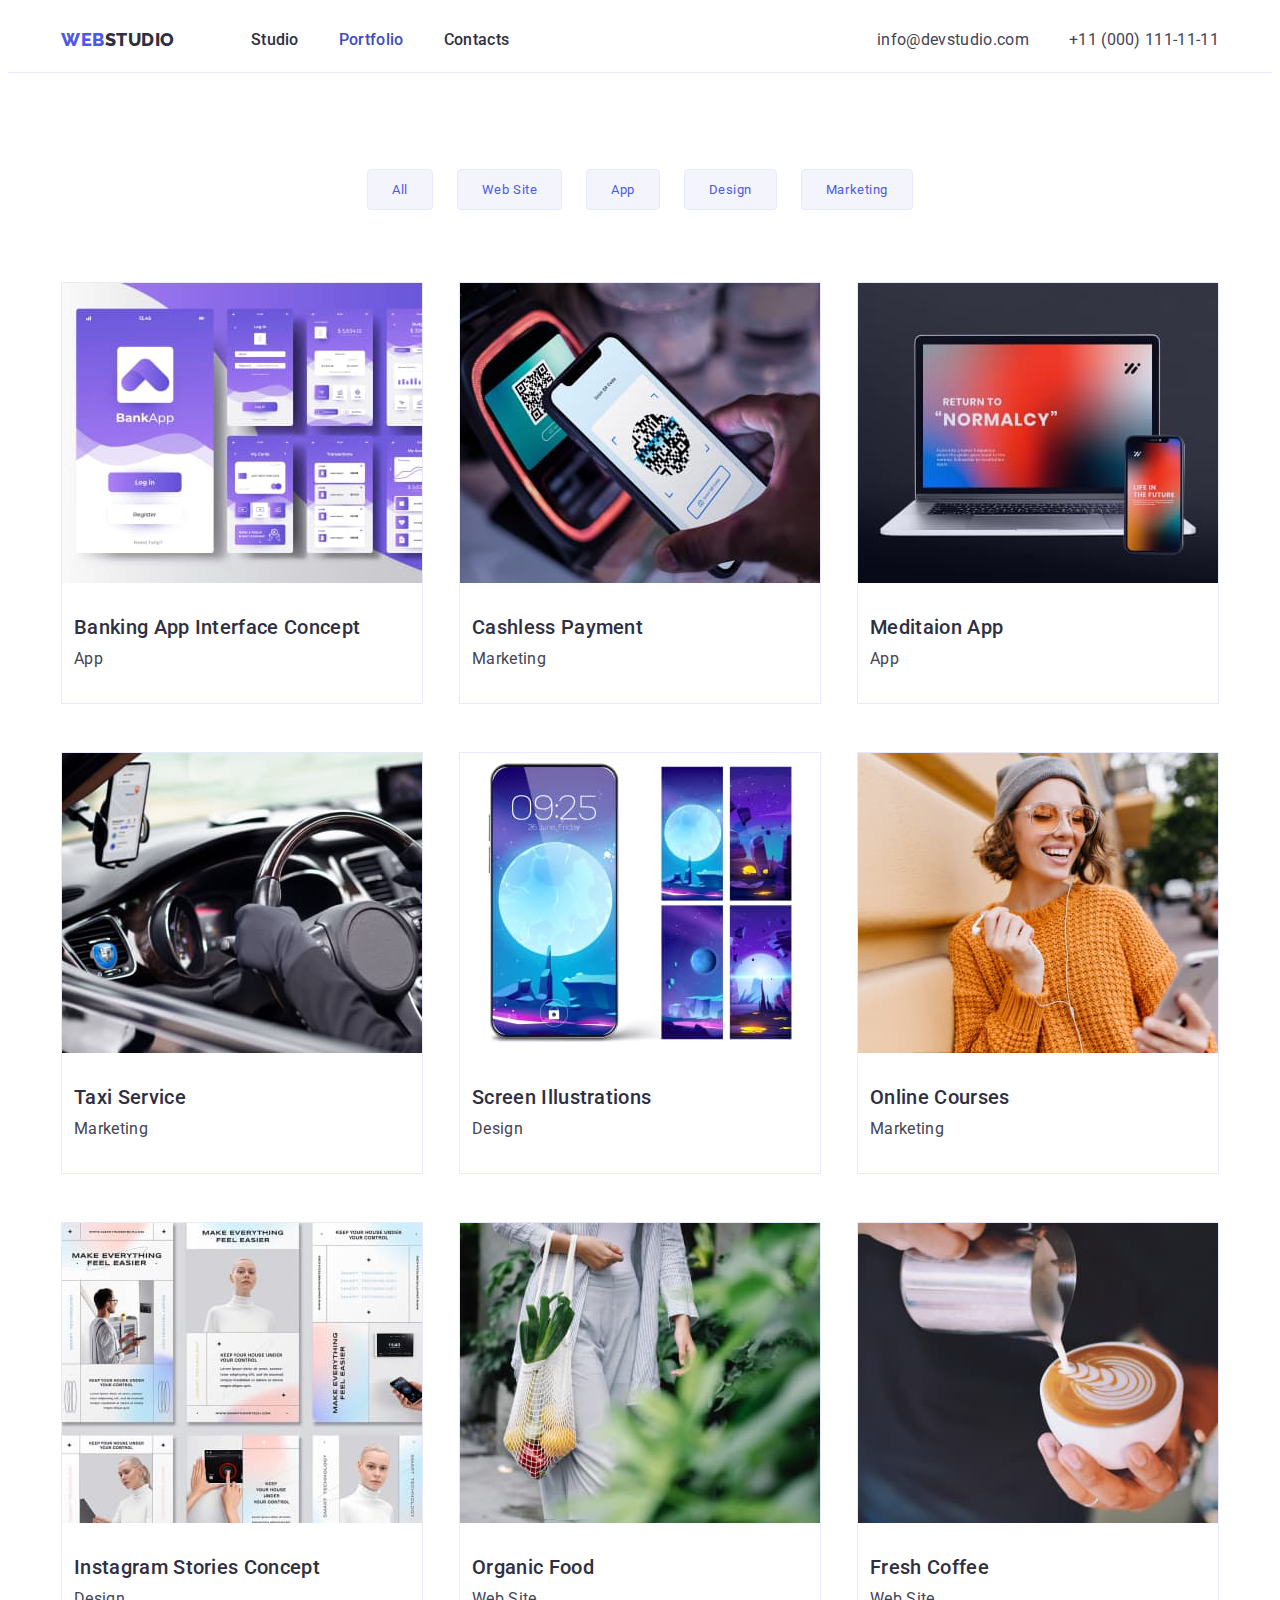
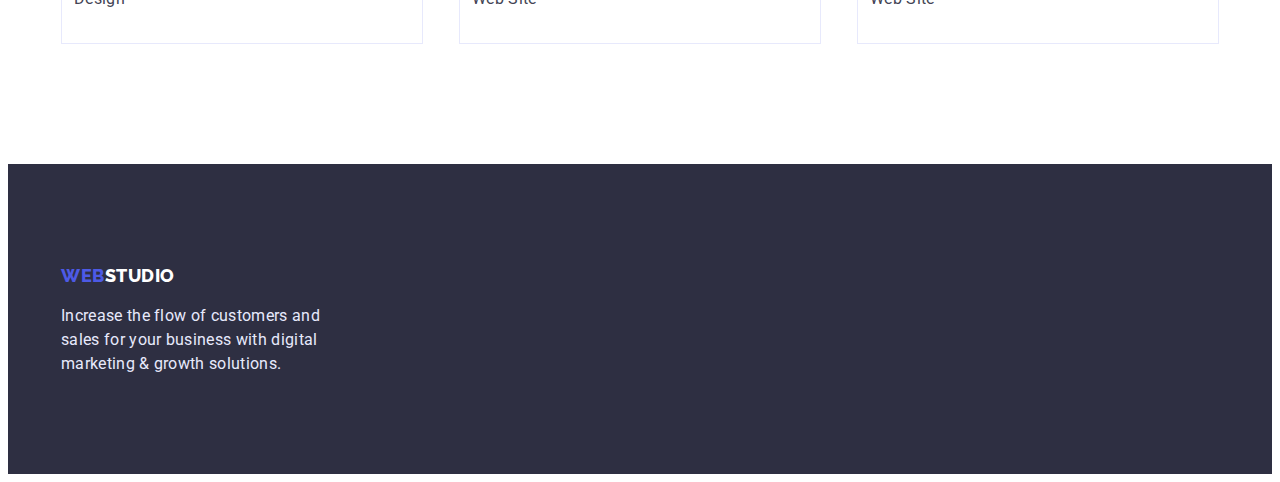
==== commit 0307925d: "Add files via upload" ====
--- a/portfolio.html
+++ b/portfolio.html
@@ -36,8 +36,8 @@
         </div>
     </header>
     <!-- filter -->
-    <section>
-        <div class="container">
+    <section class="filter-sct">
+        <div class="container filter-container">
             <ul class="filter-list">
                 <li><button class="filter-btn" type="button">All</button></li>
                 <li><button class="filter-btn" type="button">Web Site</button></li>
@@ -45,8 +45,6 @@
                 <li><button class="filter-btn" type="button">Design</button></li>
                 <li><button class="filter-btn" type="button">Marketing</button></li>
             </ul>
-        </div>
-        <div class="container filter-container">
             <ul class="row-list">
                 <li class="row-items">
                     <img src="./images/row1/img2.jpg" alt="banking app interface concept" width="360" height="300">
--- a/css/styles.css
+++ b/css/styles.css
@@ -83,8 +83,8 @@
 }
 .container {
     width: 1158px;
-    padding-left: 15px;
-    padding-right: 15px;
+    /* padding-left: 15px;
+    padding-right: 15px; */
     margin-right: auto;
     margin-left: auto;
 }
@@ -206,20 +206,19 @@
 }
 
 /* section-1 */
-.sct-container {
+.sct-frst {
     padding-top: 120px;
-
-}
+}
+
 .sct-frs-list {
     display: flex;
     align-items: flex-start;
-    gap: 22px;
+    gap: 24px;
     margin: 0;
     padding: 0;
 }
 .sct-frs-items {
     flex-basis: calc(100%-var(--indent)*(var(--items)-1))/var(--items);
-    padding-top: 120px;
 }
 .sct-subtitle {
     font-weight: 500;
@@ -254,7 +253,7 @@
     gap: var(--indent);
     margin: 0;
     padding: 0;
-    padding-top: 72px;
+    margin-top: 72px;
 }
 
 /* section-3 */
@@ -293,7 +292,7 @@
     font-weight: 500;
     font-size: 20px;
     line-height: calc(24/20);
-    margin-bottom: 8px;
+    padding-bottom: 8px;
     padding-top: 32px;
 }
 
@@ -326,20 +325,27 @@
     line-height: calc(24/16);
     color: var(--accent);
     width: 264px;
-    padding-top: 16px;
+    margin-top: 16px;
 }
 
 
 /* PORTFOLIO */
 /* filter */
+
+.filter-sct{
+    padding-top: 96px;
+    padding-bottom: 120px;
+    
+}
 .filter-list {
     display: flex;
     justify-content: center;
     margin-right: auto;
     margin-left: auto;
     gap: var(--indent);
-    margin: 96px 0px 0px 0px;
-    padding: 0;
+    /* padding-top: 96px; */
+    padding: 0;
+   
 }
 .filter-btn {
     background: var(--light);
@@ -359,10 +365,10 @@
     background: var(--pressed-state);
     color: var(--white);
 }
-.filter-container {
+/* .filter-container {
     margin-top: 72px;
     margin-bottom: 120px;
-}
+} */
 
 .row-list {
     display: flex;
@@ -370,11 +376,13 @@
     flex-wrap: wrap;
     gap: var(--indent-scnd) var(--indent);
     margin: 0;
-    padding: 0;
+    padding-top: 72px;
+    
 }
 
 .row-items {
-    flex-basis: calc(100%-var(--indent)*(var(--items)-1)/var(--items));
+    border: 1px solid var(--accent);
+    /* flex-basis: calc(100%-var(--indent)*(var(--items)-1)/var(--items)); */
 }
 
 .row-subtitle {
@@ -384,6 +392,7 @@
     margin-top: 32px;
     padding-bottom: 8px;
     margin-left: 12px;
+    
 }
 
 .row-text {
